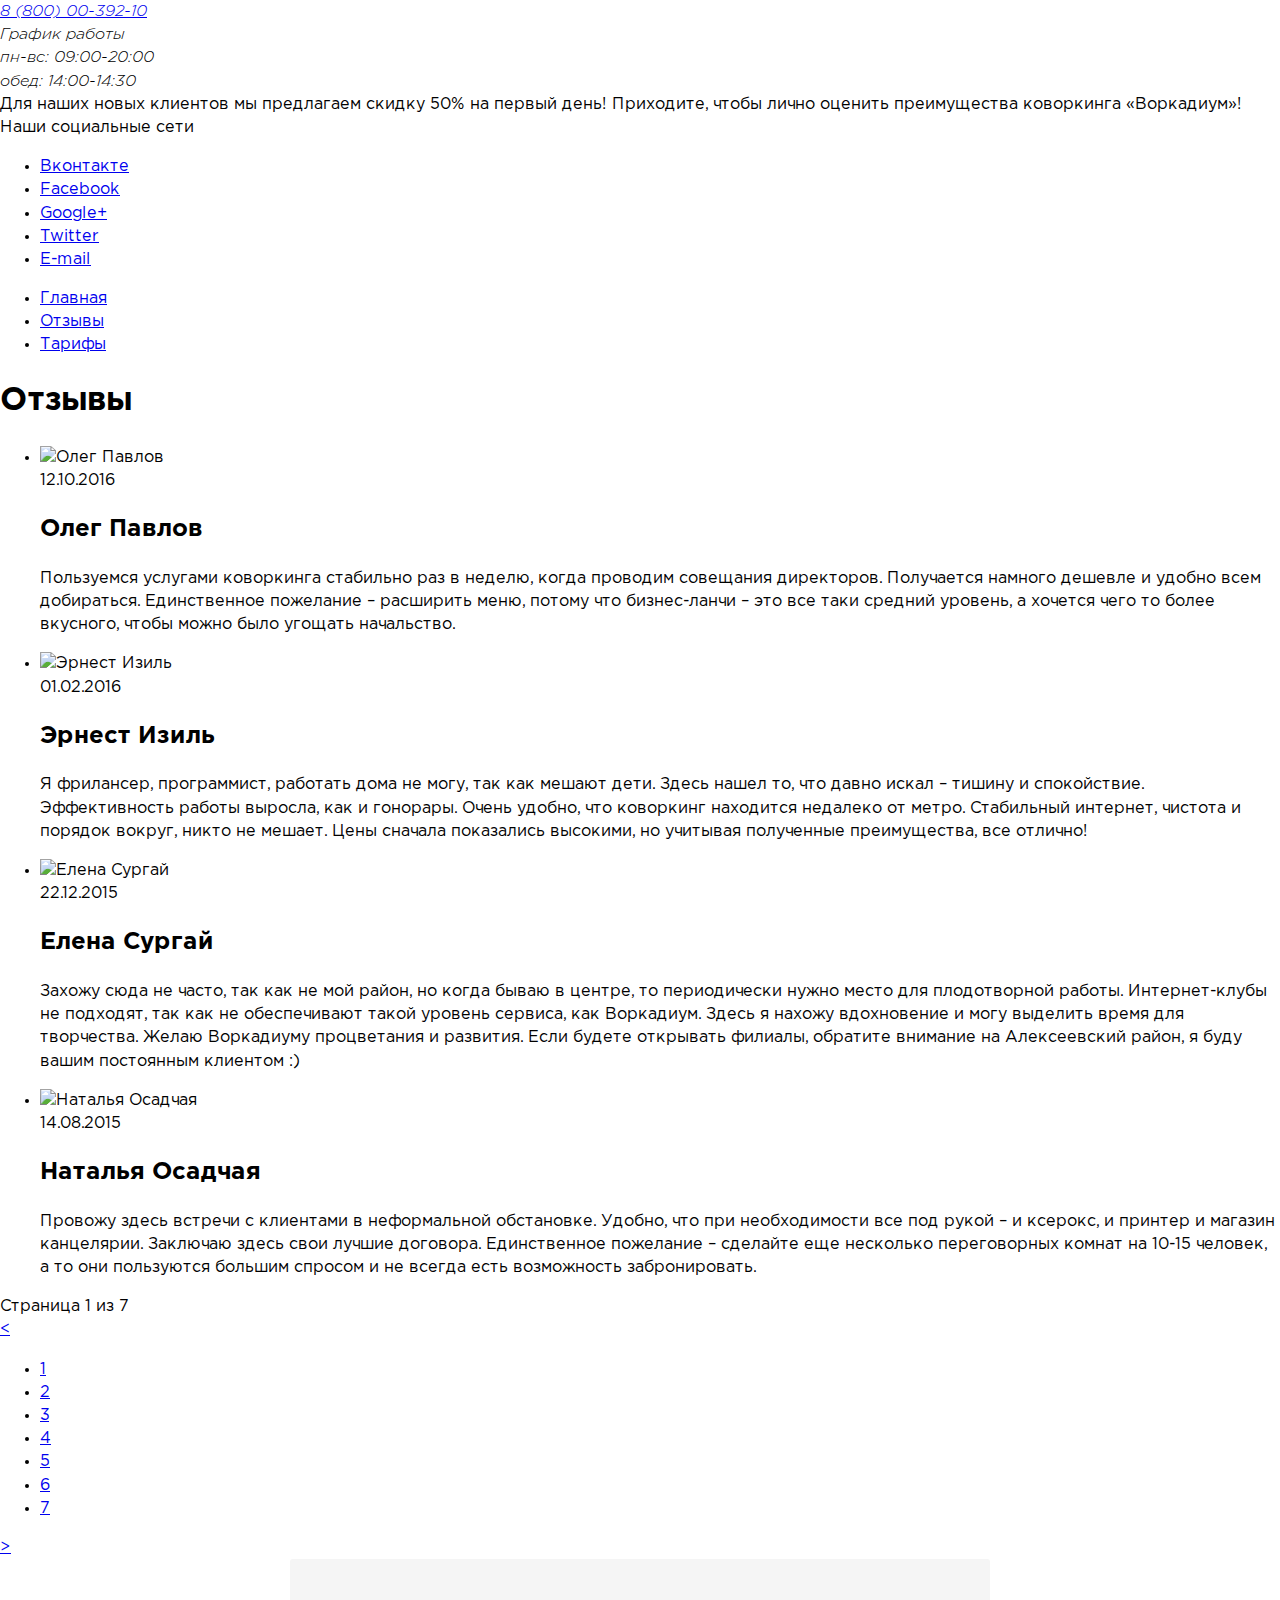
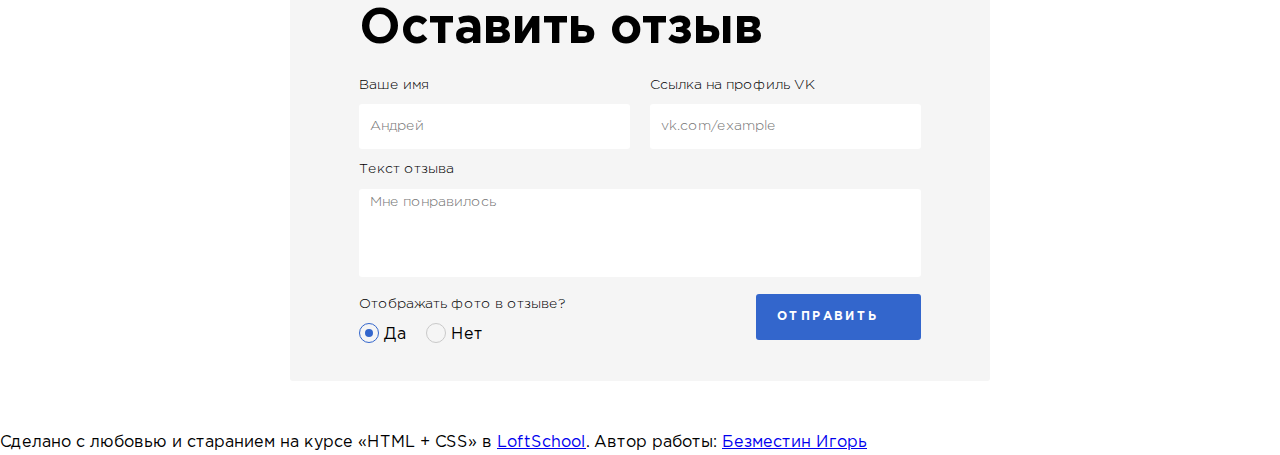
==== comments.html @ cea07188 "Сделана разметка всех страниц" ====
<!DOCTYPE html>
<html lang="ru">

<head>
    <meta charset="UTF-8">
    <meta http-equiv="X-UA-Compatible" content="ie=edge">
    <meta name="viewport" content="width=1200, initial-scale=1.0">
    <title>Workadium | "Coworking"</title>
    <link rel="stylesheet" href="./assets/css/main.css">
</head>

<body>

    <div class="wrapper">
        <div class="wrapper__content">

            <header class="header">
                <div class="header__container">
                    <div class="logo"></div>
                    <address class="contacts">
                        <a href="tel:+78000039210" class="contacts__phone">8 (800) 00-392-10</a>
                        <div class="contacts__dropshedule">
                            <span class="contacts__dropshedule-description">График работы</span>
                            <div class="contacts__dropshedule-container">
                                <div class="contacts__dropshedule-work">пн-вс: 09:00-20:00</div>
                                <div class="contacts__dropshedule-break">обед: 14:00-14:30</div>
                            </div>
                        </div>
                    </address>
                </div>
            </header>

            <div class="banner"></div>

            <div class="container">

                <aside class="sidebar">
                    <div class="discont">
                        <div class="discont__block">
                            Для наших новых клиентов мы предлагаем <span class="discont__value">скидку 50%</span> на
                            первый день!
                            Приходите, чтобы лично оценить преимущества коворкинга «Воркадиум»!
                        </div>
                    </div>

                    <div class="social">
                        <div class="social__header">Наши социальные сети</div>
                        <ul class="social__list">
                            <li class="social__list-item"><a href="https://www.vk.com/" class="social__img">
                                    <div class="social__img-word">Вконтакте</div>
                                </a></li>
                            <li class="social__list-item"><a href="https://www.facebook.com/" class="social__img">
                                    <div class="social__img-word">Facebook</div>
                                </a></li>
                            <li class="social__list-item"><a href="https://plus.google.com/?hl=ru" class="social__img">
                                    <div class="social__img-word">Google+</div>
                                </a></li>
                            <li class="social__list-item"><a href="https://twitter.com/" class="social__img">
                                    <div class="social__img-word">Twitter</div>
                                </a></li>
                            <li class="social__list-item"><a href="mailto:igor-rock@list.ru" class="social__img">
                                    <div class="social__img-word">E-mail</div>
                                </a></li>
                        </ul>
                    </div>
                </aside>

                <main class="page-content">

                    <nav class="menu">
                        <div class="menu__container">
                            <ul class="menu__list">
                                <li class="menu__list-item"><a href="./workadium.html" class="menu__link">Главная</a></li>
                                <li class="menu__list-item menu__list-item--active"><a href="./comments.html" class="menu__link">Отзывы</a></li>
                                <li class="menu__list-item"><a href="./prices.html" class="menu__link">Тарифы</a></li>
                            </ul>
                        </div>
                    </nav>

                    <div class="content">
                        <h1 class="content__header">Отзывы</h1>
                        <div class="content__container">
                            <ul class="content__list">
                                <li class="content__list-item">
                                    <div class="content__img-container">
                                        <img src="" alt="Олег Павлов" class="content__img">
                                    </div>
                                    <div class="content__text">
                                        <time datetime="2016-10-12">12.10.2016</time>
                                        <h2 class="content__title">Олег Павлов</h2>
                                        <p class="content__description">Пользуемся услугами коворкинга стабильно раз в
                                            неделю, когда проводим совещания директоров. Получается намного дешевле и
                                            удобно всем добираться. Единственное пожелание – расширить меню, потому что
                                            бизнес-ланчи – это все таки средний уровень, а хочется чего то более
                                            вкусного, чтобы можно было угощать начальство.
                                        </p>
                                    </div>
                                </li>

                                <li class="content__list-item">
                                    <div class="content__img-container">
                                        <img src="" alt="Эрнест Изиль" class="content__img">
                                    </div>
                                    <div class="content__text">
                                        <time datetime="2016-02-01">01.02.2016</time>
                                        <h2 class="content__title">Эрнест Изиль</h2>
                                        <p class="content__description">Я фрилансер, программист, работать дома не
                                            могу, так как мешают дети. Здесь нашел то, что давно искал – тишину и
                                            спокойствие. Эффективность работы выросла, как и гонорары. Очень удобно,
                                            что коворкинг находится недалеко от метро. Стабильный интернет, чистота и
                                            порядок вокруг, никто не мешает. Цены сначала показались высокими, но
                                            учитывая полученные преимущества, все отлично!
                                        </p>
                                    </div>
                                </li>

                                <li class="content__list-item">
                                    <div class="content__img-container">
                                        <img src="" alt="Елена Сургай" class="content__img">
                                    </div>
                                    <div class="content__text">
                                        <time datetime="2015-12-22">22.12.2015</time>
                                        <h2 class="content__title">Елена Сургай</h2>
                                        <p class="content__description">Захожу сюда не часто, так как не мой район, но
                                            когда бываю в центре, то периодически нужно место для плодотворной работы.
                                            Интернет-клубы не подходят, так как не обеспечивают такой уровень сервиса,
                                            как Воркадиум. Здесь я нахожу вдохновение и могу выделить время для
                                            творчества. Желаю Воркадиуму процветания и развития. Если будете открывать
                                            филиалы, обратите внимание на Алексеевский район, я буду вашим постоянным
                                            клиентом :)
                                        </p>
                                    </div>
                                </li>

                                <li class="content__list-item">
                                    <div class="content__img-container">
                                        <img src="" alt="Наталья Осадчая" class="content__img">
                                    </div>
                                    <div class="content__text">
                                        <time datetime="2015-08-14">14.08.2015</time>
                                        <h2 class="content__title">Наталья Осадчая</h2>
                                        <p class="content__description">Провожу здесь встречи с клиентами в
                                            неформальной обстановке. Удобно, что при необходимости все под рукой – и
                                            ксерокс, и принтер и магазин канцелярии. Заключаю здесь свои лучшие
                                            договора. Единственное пожелание – сделайте еще несколько переговорных
                                            комнат на 10-15 человек, а то они пользуются большим спросом и не всегда
                                            есть возможность забронировать.
                                        </p>
                                    </div>
                                </li>
                            </ul>
                        </div>
                    </div>

                    <div class="pagination">
                        <div class="pagination__container">
                            <div class="pagination__display">Страница 1 из 7</div>
                            <div class="pagination__controls">
                                <a href="#" class="pagination__prev">&lt;</a>
                                <ul class="pagination__list">
                                    <li class="pagination__item pagination__item--active">
                                        <a href="#" class="pagination__link">1</a>
                                    </li>
                                    <li class="pagination__item">
                                        <a href="#" class="pagination__link">2</a>
                                    </li>
                                    <li class="pagination__item">
                                        <a href="#" class="pagination__link">3</a>
                                    </li>
                                    <li class="pagination__item">
                                        <a href="#" class="pagination__link">4</a>
                                    </li>
                                    <li class="pagination__item">
                                        <a href="#" class="pagination__link">5</a>
                                    </li>
                                    <li class="pagination__item">
                                        <a href="#" class="pagination__link">6</a>
                                    </li>
                                    <li class="pagination__item">
                                        <a href="#" class="pagination__link">7</a>
                                    </li>
                                </ul>
                                <a href="#" class="pagination__next">&gt;</a>
                            </div>
                        </div>
                    </div>

                    <section class="formrequest">
                        <div class="form__wrapper">
                            <div class="form__title">Оставить отзыв</div>
                            <form action="#" class="form__content">
                                <div class="form__row">
                                    <label class="form__elem">
                                        <div class="form__elem-title">Ваше имя</div>
                                        <input type="text" class="form__elem-input" placeholder="Андрей">
                                    </label>
                                    <label class="form__elem">
                                        <div class="form__elem-title">Ссылка на профиль VK</div>
                                        <input type="text" class="form__elem-input" placeholder="vk.com/example">
                                    </label>
                                </div>
                                <div class="form__row">
                                    <label class="form__elem">
                                        <div class="form__elem-title">Текст отзыва</div>
                                        <textarea class="form__elem-input form__elem-textarea" placeholder="Мне понравилось"></textarea>
                                    </label>
                                </div>
                                <div class="form__row">
                                    <div class="form__radio">
                                        <div class="form__elem-title">Отображать фото в отзыве?</div>
                                        <div class="form__radio-wrap">
                                            <label class="form__radio-label">
                                                <input type="radio" class="form__radio-input" name="review" checked>
                                                <div class="form__radio-fake"></div>
                                                <div class="form__radio-text">Да</div>
                                            </label>
                                            <label class="form__radio-label">
                                                <input type="radio" class="form__radio-input" name="review">
                                                <div class="form__radio-fake"></div>
                                                <div class="form__radio-text">Нет</div>
                                            </label>
                                        </div>
                                    </div>
                                    <div class="form__button">
                                        <button class="button">
                                            <div class="button__text">Отправить</div>
                                            <div class="button__img"></div>
                                        </button>
                                    </div>
                                </div>
                            </form>
                        </div>
                    </section>

                </main>

            </div>

        </div>
    </div>

    <footer class="footer">
        <div class="copyright">
            <div class="copyright__description">
                Сделано с любовью и старанием
                на курсе «HTML + CSS» в <a href="https://loftschool.com/" class="footer__colleft-shool">LoftSchool</a>.
                Автор работы: <a href="https://vk.com/igorbezmestin" class="footer__colleft-autor">Безместин Игорь</a>
            </div>
        </div>
        <div class="logo"></div>
    </footer>

</body>

</html>
---- assets/css/main.css ----
@import url('./layout/normalize.css');
@import url('./layout/fonts.css');
@import url('./layout/base.css');

@import url('../css/blocks/intro.css');


@import url('../css/blocks/form.css');
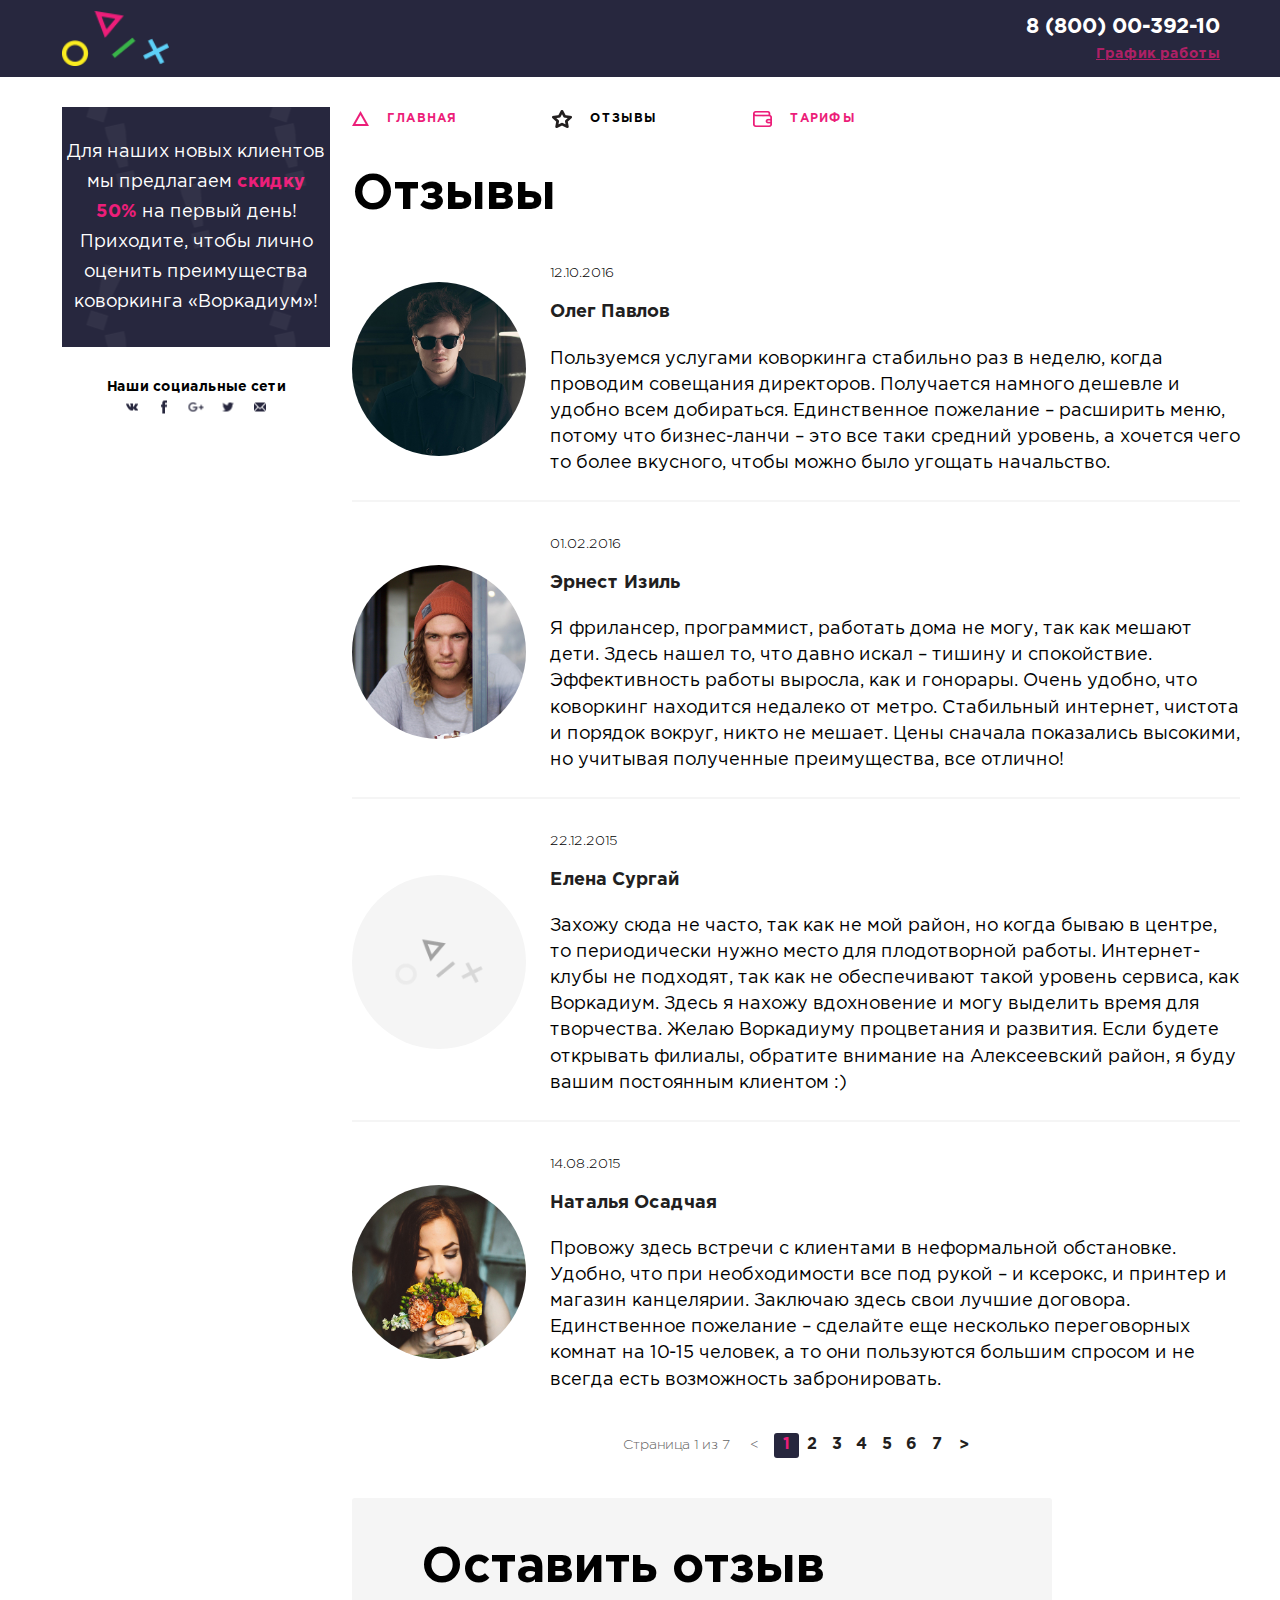
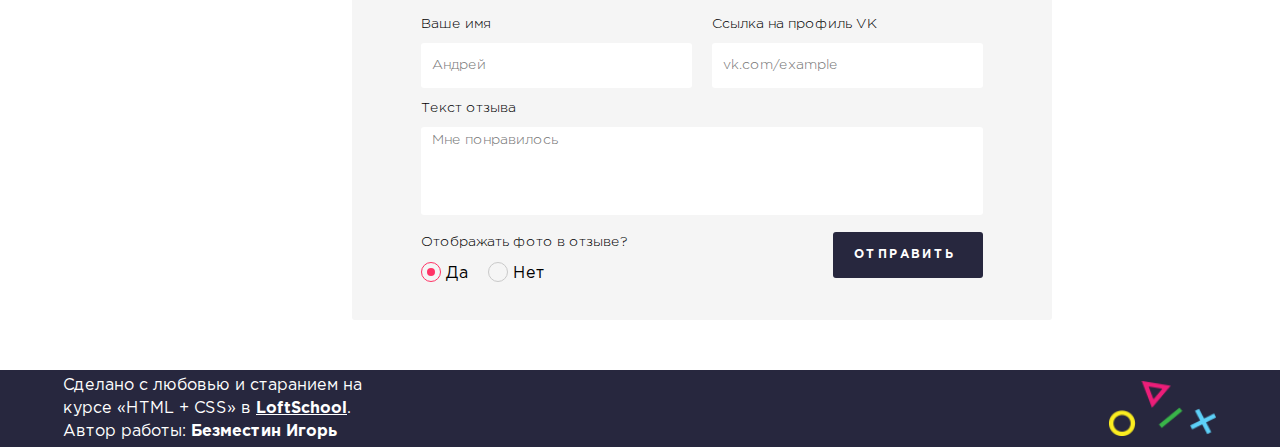
==== commit 26f5878f: "Сверстано все" ====
--- a/comments.html
+++ b/comments.html
@@ -16,7 +16,9 @@
 
             <header class="header">
                 <div class="header__container">
-                    <div class="logo"></div>
+                    <div class="logo">
+                        <div class="logo__img"></div>
+                    </div>
                     <address class="contacts">
                         <a href="tel:+78000039210" class="contacts__phone">8 (800) 00-392-10</a>
                         <div class="contacts__dropshedule">
@@ -30,37 +32,48 @@
                 </div>
             </header>
 
-            <div class="banner"></div>
-
             <div class="container">
 
                 <aside class="sidebar">
                     <div class="discont">
                         <div class="discont__block">
-                            Для наших новых клиентов мы предлагаем <span class="discont__value">скидку 50%</span> на
-                            первый день!
-                            Приходите, чтобы лично оценить преимущества коворкинга «Воркадиум»!
+                            <div class="discont__text">
+                                Для наших новых клиентов мы предлагаем <span class="discont__value">скидку 50%</span>
+                                на
+                                первый день!
+                                Приходите, чтобы лично оценить преимущества коворкинга «Воркадиум»!
+                            </div>
                         </div>
                     </div>
 
                     <div class="social">
                         <div class="social__header">Наши социальные сети</div>
                         <ul class="social__list">
-                            <li class="social__list-item"><a href="https://www.vk.com/" class="social__img">
+                            <li class="social__list-item">
+                                <a href="https://www.vk.com/" class="social__img social__img--vk">
                                     <div class="social__img-word">Вконтакте</div>
-                                </a></li>
-                            <li class="social__list-item"><a href="https://www.facebook.com/" class="social__img">
+                                </a>
+                            </li>
+                            <li class="social__list-item">
+                                <a href="https://www.facebook.com/" class="social__img social__img--fb">
                                     <div class="social__img-word">Facebook</div>
-                                </a></li>
-                            <li class="social__list-item"><a href="https://plus.google.com/?hl=ru" class="social__img">
+                                </a>
+                            </li>
+                            <li class="social__list-item">
+                                <a href="https://plus.google.com/?hl=ru" class="social__img social__img--google">
                                     <div class="social__img-word">Google+</div>
-                                </a></li>
-                            <li class="social__list-item"><a href="https://twitter.com/" class="social__img">
-                                    <div class="social__img-word">Twitter</div>
-                                </a></li>
-                            <li class="social__list-item"><a href="mailto:igor-rock@list.ru" class="social__img">
+                                </a>
+                            </li>
+                            <li class="social__list-item">
+                                <a href="https://twitter.com/" class="social__img social__img--tw">
+                                    <div class="social__img-word tw">Twitter</div>
+                                </a>
+                            </li>
+                            <li class="social__list-item">
+                                <a href="mailto:igor-rock@list.ru" class="social__img social__img--email">
                                     <div class="social__img-word">E-mail</div>
-                                </a></li>
+                                </a>
+                            </li>
                         </ul>
                     </div>
                 </aside>
@@ -70,9 +83,15 @@
                     <nav class="menu">
                         <div class="menu__container">
                             <ul class="menu__list">
-                                <li class="menu__list-item"><a href="./workadium.html" class="menu__link">Главная</a></li>
-                                <li class="menu__list-item menu__list-item--active"><a href="./comments.html" class="menu__link">Отзывы</a></li>
-                                <li class="menu__list-item"><a href="./prices.html" class="menu__link">Тарифы</a></li>
+                                <li class="menu__list-item">
+                                    <a href="./workadium.html" class="menu__link menu__link--main">Главная</a>
+                                </li>
+                                <li class="menu__list-item menu__list-item--active">
+                                    <a href="./comments.html" class="menu__link menu__link--review">Отзывы</a>
+                                </li>
+                                <li class="menu__list-item">
+                                    <a href="./prices.html" class="menu__link menu__link--tarifs">Тарифы</a>
+                                </li>
                             </ul>
                         </div>
                     </nav>
@@ -83,7 +102,7 @@
                             <ul class="content__list">
                                 <li class="content__list-item">
                                     <div class="content__img-container">
-                                        <img src="" alt="Олег Павлов" class="content__img">
+                                        <img src="./assets/img/comments/comment1.jpg" alt="Олег Павлов" class="content__img">
                                     </div>
                                     <div class="content__text">
                                         <time datetime="2016-10-12">12.10.2016</time>
@@ -99,7 +118,7 @@
 
                                 <li class="content__list-item">
                                     <div class="content__img-container">
-                                        <img src="" alt="Эрнест Изиль" class="content__img">
+                                        <img src="./assets/img/comments/comment2.jpg" alt="Эрнест Изиль" class="content__img">
                                     </div>
                                     <div class="content__text">
                                         <time datetime="2016-02-01">01.02.2016</time>
@@ -115,8 +134,8 @@
                                 </li>
 
                                 <li class="content__list-item">
-                                    <div class="content__img-container">
-                                        <img src="" alt="Елена Сургай" class="content__img">
+                                    <div class="content__img-container--noavatar">
+                                        <img src="../../" alt="Елена Сургай" class="content__img">
                                     </div>
                                     <div class="content__text">
                                         <time datetime="2015-12-22">22.12.2015</time>
@@ -134,7 +153,7 @@
 
                                 <li class="content__list-item">
                                     <div class="content__img-container">
-                                        <img src="" alt="Наталья Осадчая" class="content__img">
+                                        <img src="./assets/img/comments/comment4.jpg" alt="Наталья Осадчая" class="content__img">
                                     </div>
                                     <div class="content__text">
                                         <time datetime="2015-08-14">14.08.2015</time>
@@ -240,14 +259,18 @@
     </div>
 
     <footer class="footer">
-        <div class="copyright">
-            <div class="copyright__description">
-                Сделано с любовью и старанием
-                на курсе «HTML + CSS» в <a href="https://loftschool.com/" class="footer__colleft-shool">LoftSchool</a>.
-                Автор работы: <a href="https://vk.com/igorbezmestin" class="footer__colleft-autor">Безместин Игорь</a>
+        <div class="footer__container">
+            <div class="copyright">
+                <div class="copyright__description">
+                    Сделано с любовью и старанием
+                    на курсе «HTML + CSS» в <a href="https://loftschool.com/" class="footer__colleft-shool">LoftSchool</a>.
+                    Автор работы: <a href="https://vk.com/igorbezmestin" class="footer__colleft-autor">Безместин Игорь</a>
+                </div>
+            </div>
+            <div class="logo">
+                <div class="logo__img"></div>
             </div>
         </div>
-        <div class="logo"></div>
     </footer>
 
 </body>
--- a/assets/css/main.css
+++ b/assets/css/main.css
@@ -5,5 +5,28 @@
 @import url('../css/blocks/intro.css');
 
 
+@import url('../css/blocks/header.css');
+@import url('../css/blocks/logo.css');
+@import url('../css/blocks/contacts.css');
+@import url('../css/blocks/dropshedule.css');
+
+@import url('../css/blocks/menu.css');
+
+@import url('../css/blocks/banner.css');
+
+@import url('../css/blocks/socials.css');
+
+@import url('../css/blocks/content.css');
+
+@import url('../css/blocks/partners.css');
+
+@import url('../css/blocks/price.css');
+
+@import url('../css/blocks/discont.css');
+
+@import url('../css/blocks/pagination.css');
+
+@import url('../css/blocks/footer.css');
+
 @import url('../css/blocks/form.css');
 
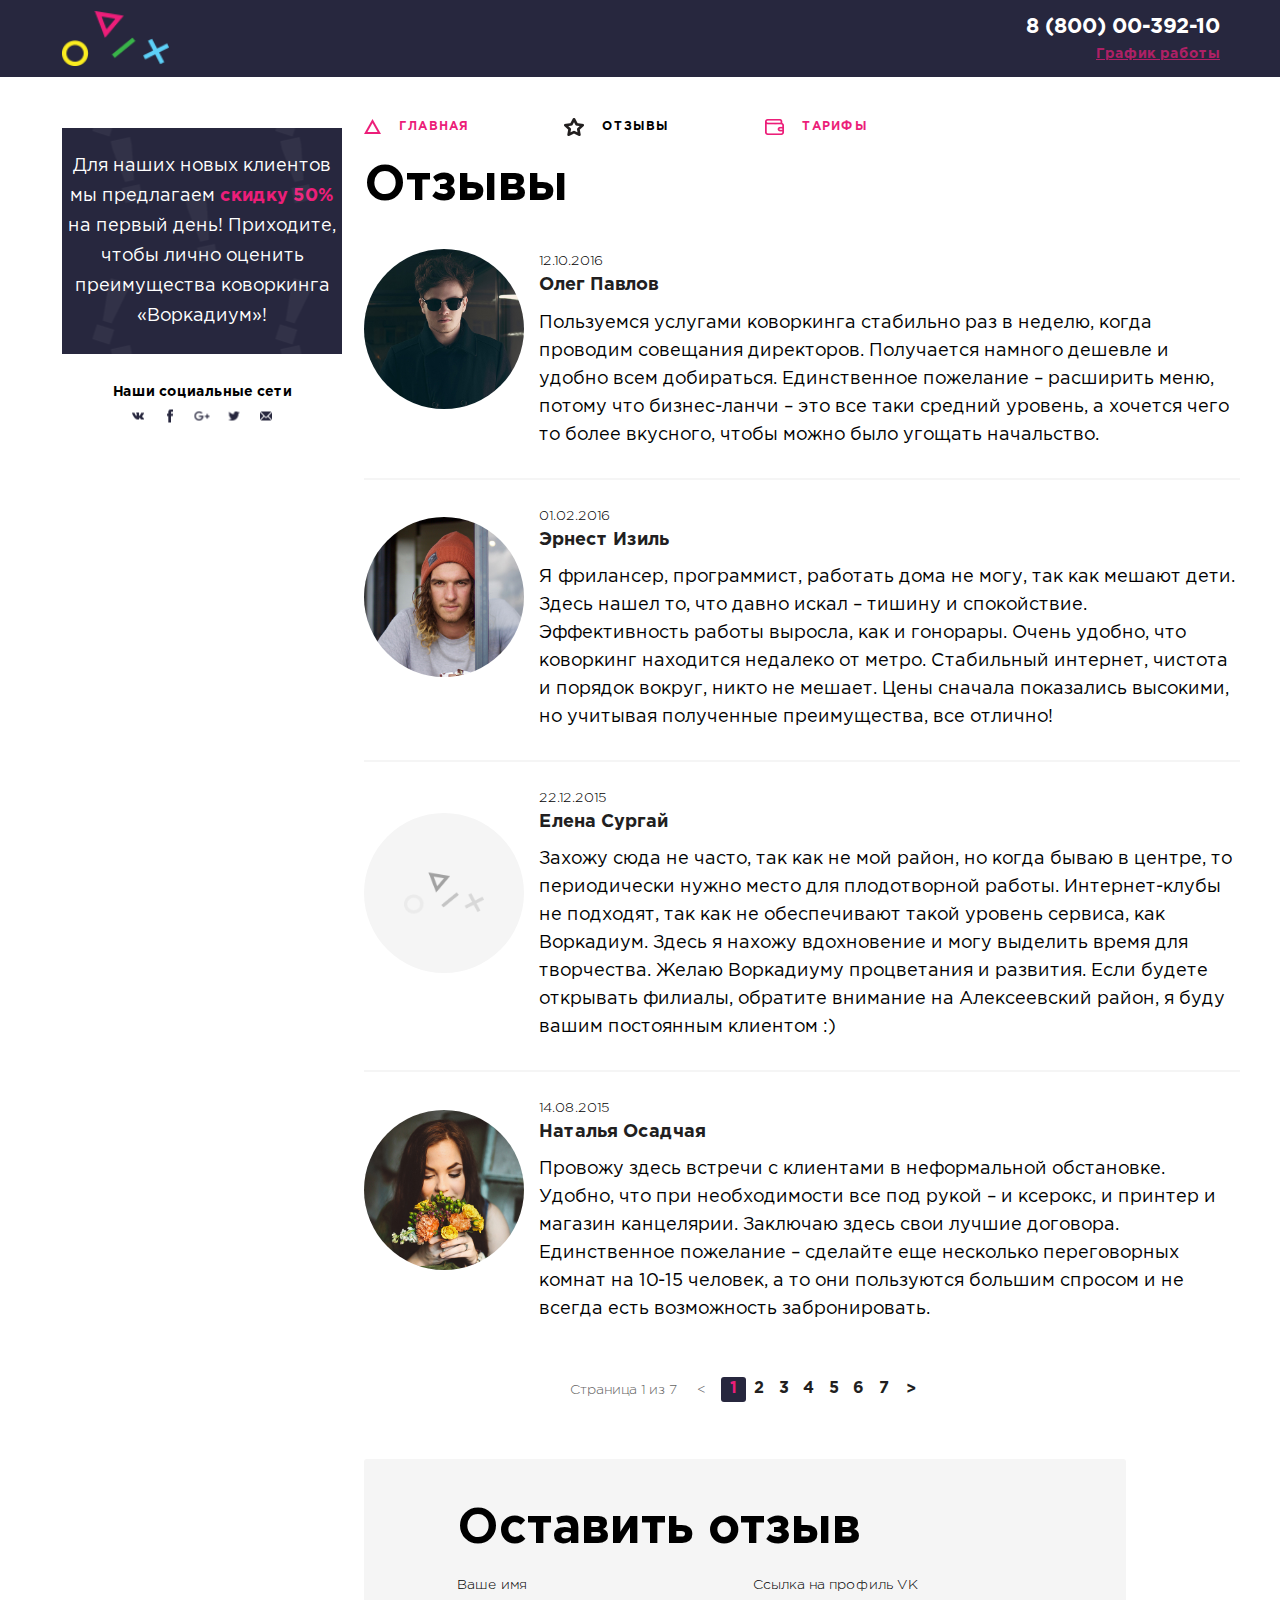
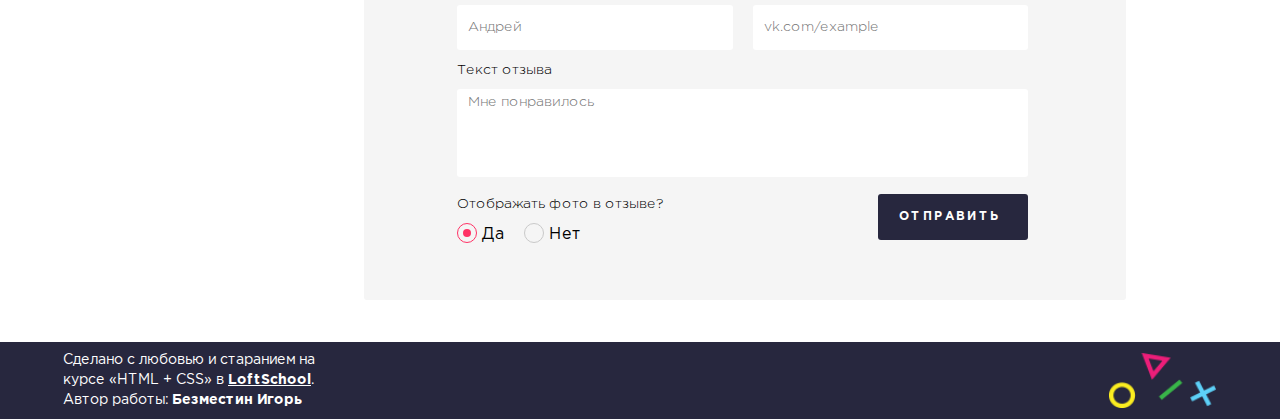
==== commit 5ce35596: "Все сделал по Perfect Pixel и favicon" ====
--- a/comments.html
+++ b/comments.html
@@ -96,7 +96,7 @@
                         </div>
                     </nav>
 
-                    <div class="content">
+                    <div class="content content--review">
                         <h1 class="content__header">Отзывы</h1>
                         <div class="content__container">
                             <ul class="content__list">
--- a/assets/css/main.css
+++ b/assets/css/main.css
@@ -30,3 +30,6 @@
 
 @import url('../css/blocks/form.css');
 
+
+
+@import url('../css/blocks/animation.css');